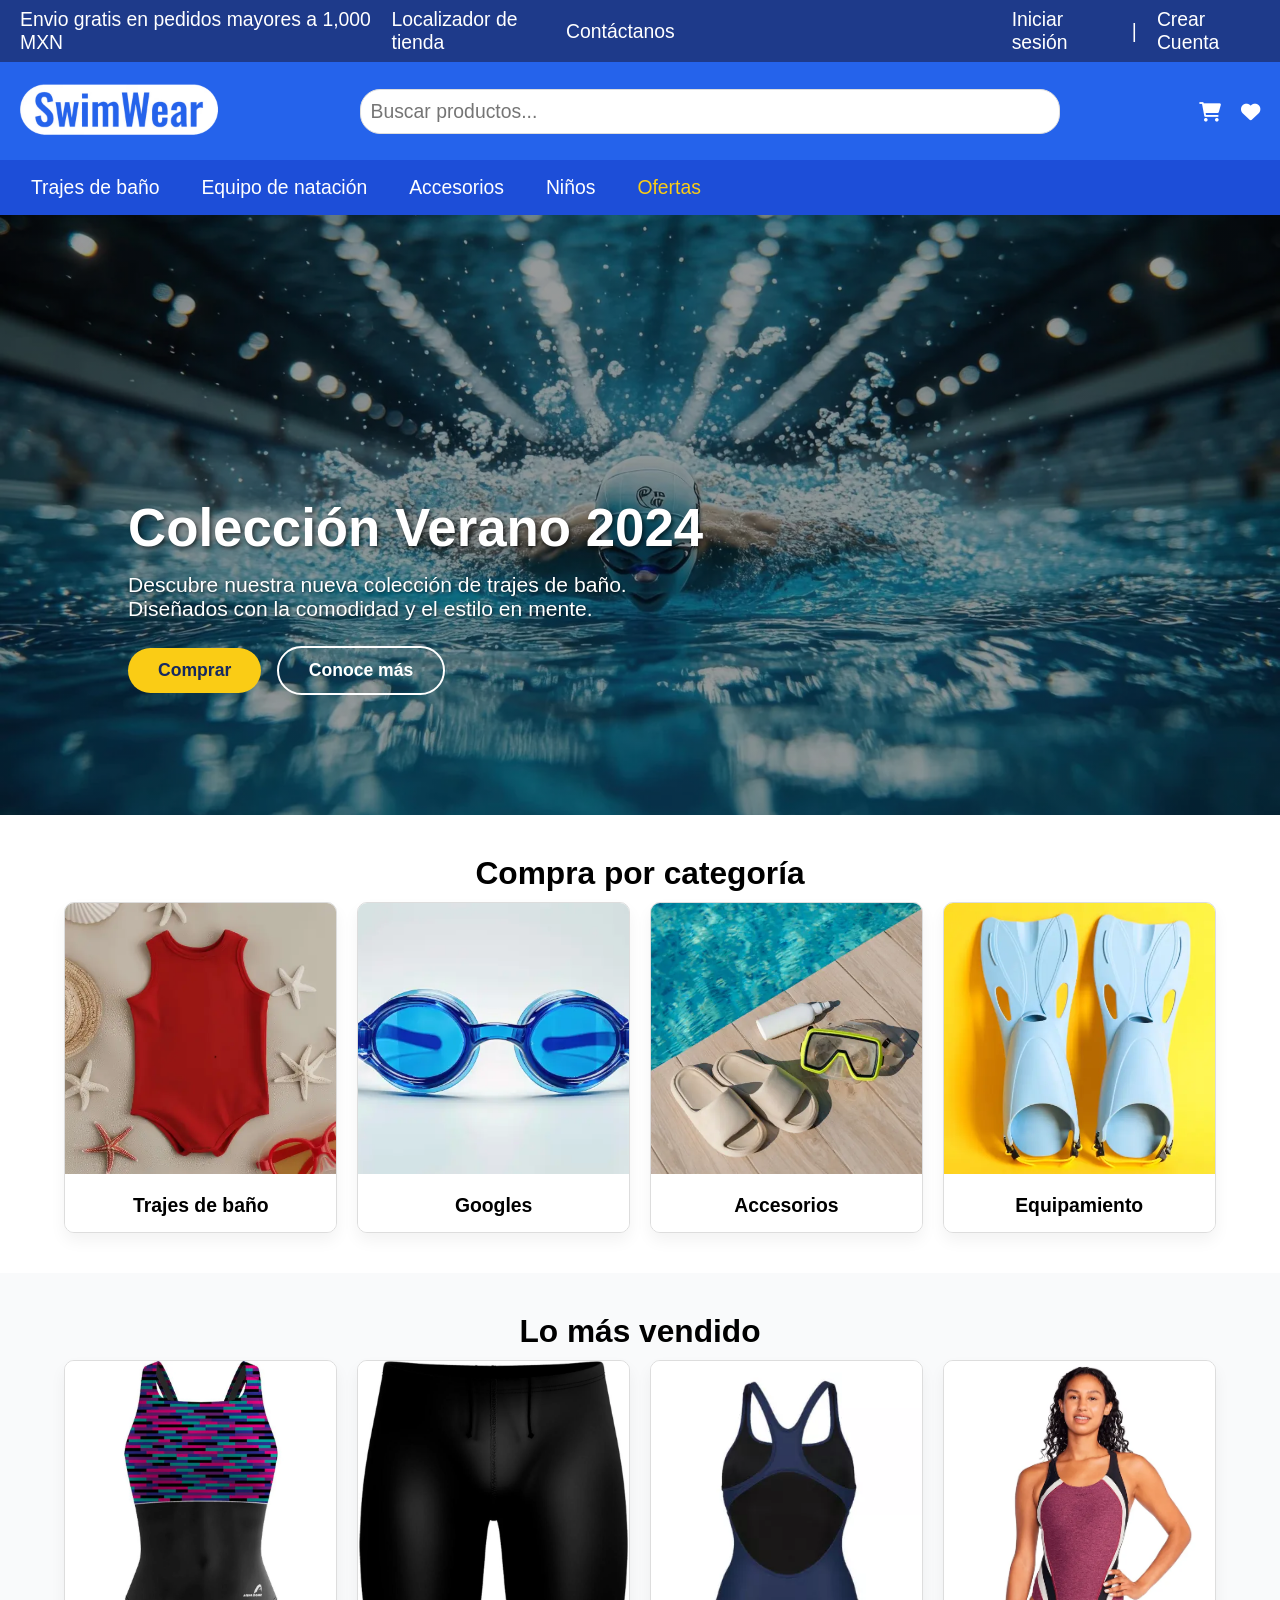
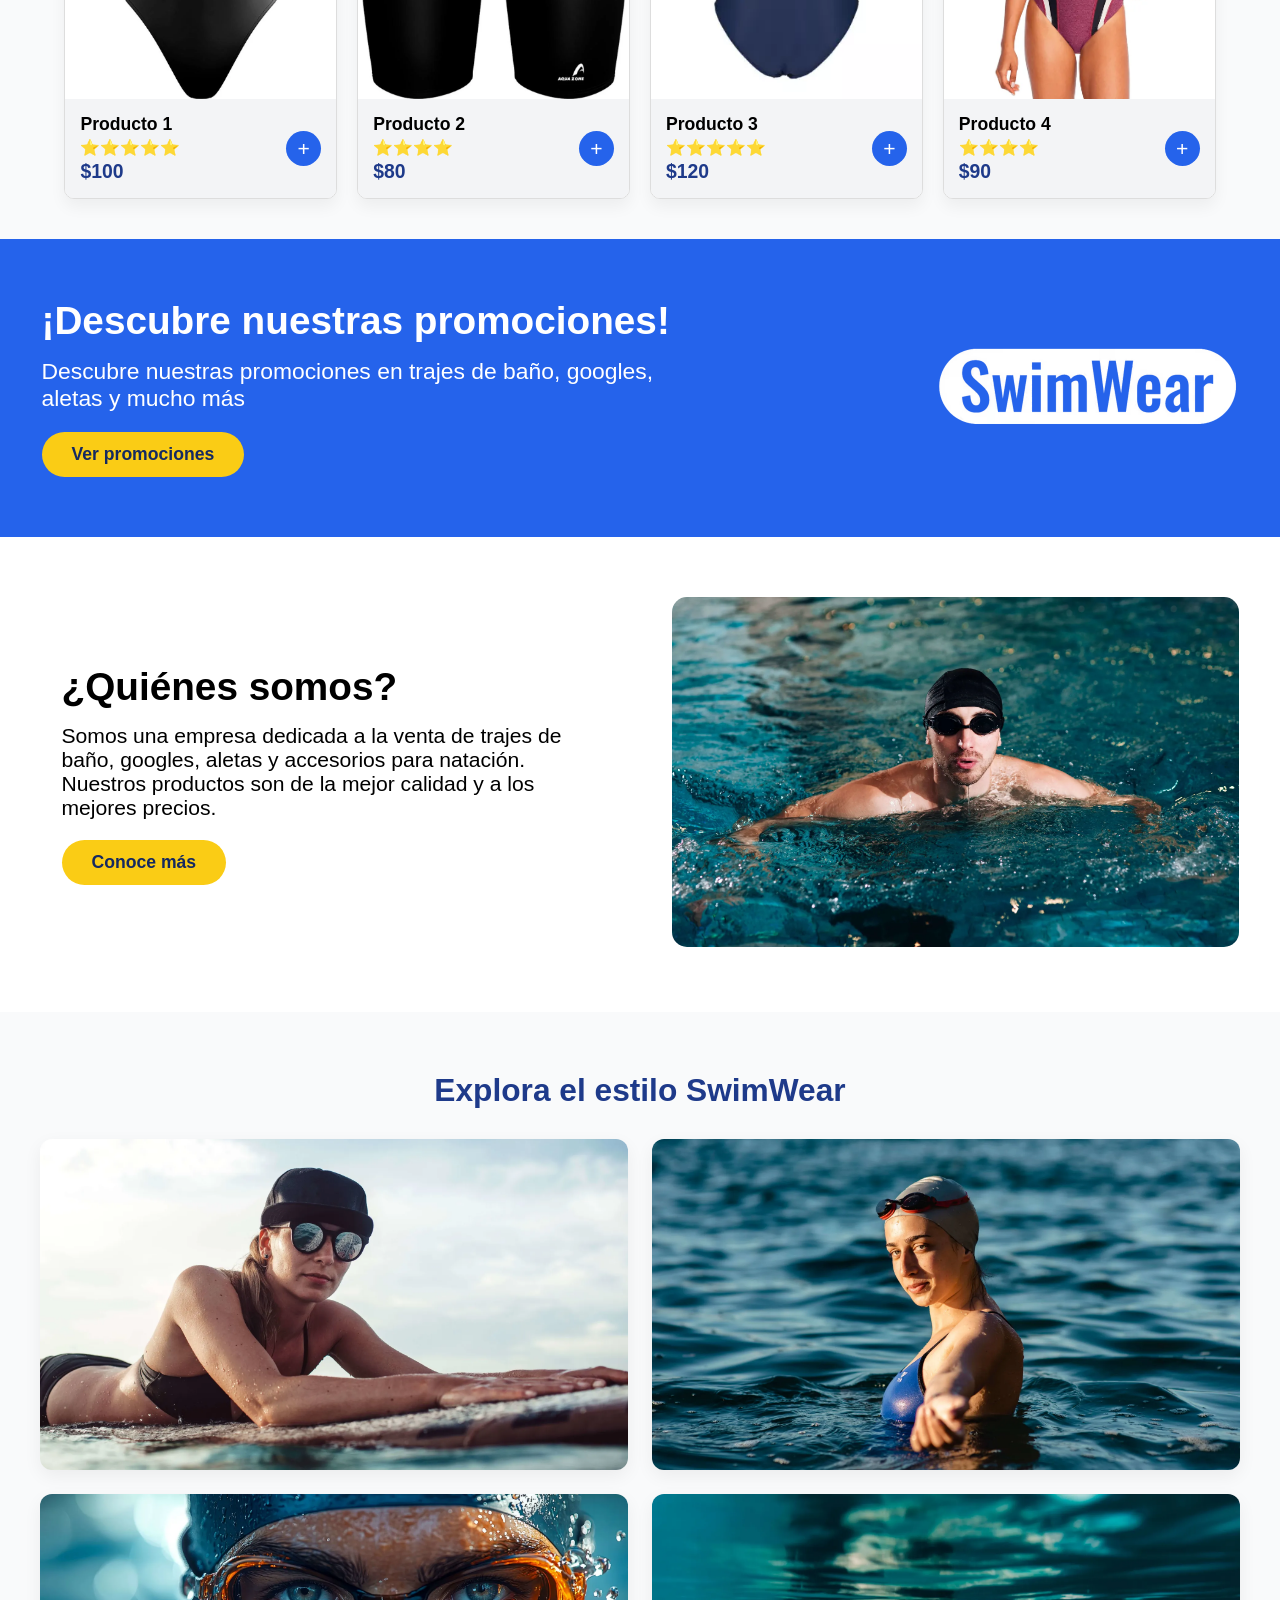
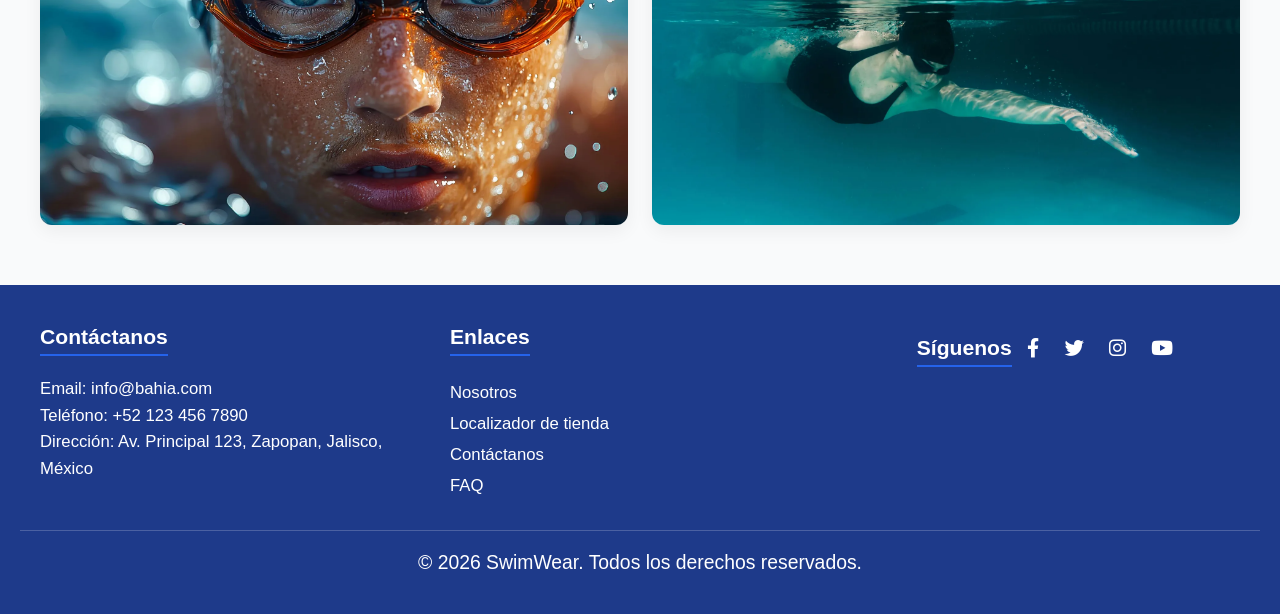
==== index.html @ 4e8c77da "Add files via upload" ====
<!DOCTYPE html>
<html lang="es">

<head>
    <meta charset="UTF-8">
    <meta name="viewport" content="width=device-width, initial-scale=1.0">
    <title>SwimWear de INTEGRADORA </title>
    <link rel="stylesheet" href="https://cdnjs.cloudflare.com/ajax/libs/font-awesome/6.0.0/css/all.min.css">
    <link rel="stylesheet" href="styles.css">
</head>

<body>
    <!-- Header Section -->
    <header>
        <div class="top-header">
            <div class="header-top-content">
                <div style="margin-right:10px;">Envio gratis en pedidos mayores a 1,000 MXN</div>
                <div class="flex-group">
                    <a href="#" class="text-white">Localizador de tienda</a>
                    <a href="#" class="text-white">Contáctanos</a>
                </div>
                <div class="spacer"> </div>
                <div class="flex-group">
                    <a href="#" class="text-white">Iniciar sesión</a>
                    <span>|</span>
                    <a href="#" class="text-white">Crear Cuenta</a>
                </div>
            </div>
        </div>

        <div class="middle-header">
            <div class="header-middle-content">
                <div class="flex-group">
                    <img src="img/logo.webp" alt="SwimWear Logo" width="200">
                </div>
                <div class="search-bar">
                    <input type="text" placeholder="Buscar productos...">
                </div>
                <div class="flex-group">
                    <a href="#" class="icon-link"><i class="fas fa-shopping-cart"></i></a>
                    <a href="#" class="icon-link"><i class="fas fa-heart"></i></a>
                </div>
            </div>
        </div>

        <nav class="bottom-header">
            <ul class="nav-menu">
                <li>
                    <a href="categoria.html" class="nav-main-link">Trajes de baño</a>
                    <div class="dropdown">
                        <a href="categoria.html">Mujer</a>
                        <a href="categoria.html">Hombre</a>
                        <a href="categoria.html">Niños</a>
                        <a href="categoria.html">Para Competición</a>
                        <a href="categoria.html">Para Surf</a>
                    </div>
                </li>
                <li>Equipo de natación
                    <div class="dropdown">
                        <a href="#">Gorras</a>
                        <a href="#">Googles</a>
                        <a href="#">Ropa de Entrenamiento</a>
                    </div>
                </li>
                <li>Accesorios
                    <div class="dropdown">
                        <a href="#">Sandalias</a>
                        <a href="#">Toallas</a>
                        <a href="#">Maletas</a>
                        <a href="#">Otros</a>
                    </div>
                </li>
                <li>Niños
                    <div class="dropdown">
                        <a href="#">Trajes de baño</a>
                        <a href="#">Accesorios</a>
                    </div>
                </li>
                <li style="color: #facc15;">Ofertas
                    <div class="dropdown">
                        <a href="#">De temporada</a>
                        <a href="#">Outlet</a>
                    </div>
                </li>
            </ul>
        </nav>
    </header>

    <!-- Hero Section con Slider Automático -->
    <section class="hero">
        <div class="hero-slider">
            <!-- Imagen 1 -->
            <div class="hero-slide active"
                style="background-image: linear-gradient(rgba(0, 0, 0, 0.4), rgba(0, 0, 0, 0.4)), url('img/hero.webp');">
                <div class="hero-content">
                    <h1>Colección Verano 2024</h1>
                    <p>Descubre nuestra nueva colección de trajes de baño. Diseñados con la comodidad y el estilo en mente.</p>
                    <a href="categoria.html" class="btn btn-primary">Comprar</a>
                    <a href="#" class="btn btn-secondary">Conoce más</a>
                </div>
            </div>
            <!-- Imagen 2 -->
            <div class="hero-slide"
                style="background-image: linear-gradient(rgba(0, 0, 0, 0.4), rgba(0, 0, 0, 0.4)), url('img/mariposa.webp');">
                <div class="hero-content">
                    <h1>Rendimiento Total</h1>
                    <p>Googles y accesorios tecnológicos para romper tus propias marcas bajo el agua.</p>
                    <a href="categoria.html" class="btn btn-primary">Ver Equipo</a>
                </div>
            </div>
            <!-- Imagen 3 -->
            <div class="hero-slide"
                style="background-image: linear-gradient(rgba(0, 0, 0, 0.4), rgba(0, 0, 0, 0.4)), url('img/surf.webp');">
                <div class="hero-content">
                    <h1>Estilo en la Playa</h1>
                    <p>Diseños exclusivos que combinan la moda urbana con la resistencia deportiva.</p>
                    <a href="categoria.html" class="btn btn-primary">Explorar Ofertas</a>
                </div>
            </div>
        </div>
    </section>

    <!-- Compra por categoría -->
    <section class="category-section">
        <div class="category-header">
            <h2>Compra por categoría</h2>
        </div>
        <div class="category-container">
            <div class="category-box">
                <a href="categoria.html">
                    <img src="img/traje.webp" alt="Categoría Trajes de Baño">
                </a>
                <div class="category-details">
                    <p class="category-title">Trajes de baño</p>
                </div>
            </div>
            <div class="category-box">
                <img src="img/goggles.webp" alt="Categoría Googles">
                <div class="category-details">
                    <p class="category-title">Googles</p>
                </div>
            </div>
            <div class="category-box">
                <img src="img/accesorios.webp" alt="Categoría Accesorios">
                <div class="category-details">
                    <p class="category-title">Accesorios</p>
                </div>
            </div>
            <div class="category-box">
                <img src="img/equipamiento.webp" alt="Categoría Equipamiento">
                <div class="category-details">
                    <p class="category-title">Equipamiento</p>
                </div>
            </div>
        </div>
    </section>

    <!-- Lo mas vendido -->
    <section class="most-sold-items">
        <h2>Lo más vendido</h2>
        <div class="item-container">
            <div class="item-box">
                <img src="img/items/item15.webp" alt="Traje de baño premium">
                <div class="item-details">
                    <div class="item-info">
                        <p class="item-name">Producto 1</p>
                        <p class="item-rating">⭐⭐⭐⭐⭐</p>
                        <p class="item-cost">$100</p>
                    </div>
                    <button class="add-to-cart">+</button>
                </div>
            </div>
            <div class="item-box">
                <img src="img/items/item9.webp" alt="Googles de entrenamiento">
                <div class="item-details">
                    <div class="item-info">
                        <p class="item-name">Producto 2</p>
                        <p class="item-rating">⭐⭐⭐⭐</p>
                        <p class="item-cost">$80</p>
                    </div>
                    <button class="add-to-cart">+</button>
                </div>
            </div>
            <div class="item-box">
                <img src="img/items/item13.webp" alt="Accesorio natación">
                <div class="item-details">
                    <div class="item-info">
                        <p class="item-name">Producto 3</p>
                        <p class="item-rating">⭐⭐⭐⭐⭐</p>
                        <p class="item-cost">$120</p>
                    </div>
                    <button class="add-to-cart">+</button>
                </div>
            </div>
            <div class="item-box">
                <img src="img/items/item7.webp" alt="Aletas ajustables">
                <div class="item-details">
                    <div class="item-info">
                        <p class="item-name">Producto 4</p>
                        <p class="item-rating">⭐⭐⭐⭐</p>
                        <p class="item-cost">$90</p>
                    </div>
                    <button class="add-to-cart">+</button>
                </div>
            </div>
        </div>
    </section>

    <!-- Promociones -->
    <section class="banner-promociones">
        <div class="banner-promociones-content">
            <h2>¡Descubre nuestras promociones!</h2>
            <p>Descubre nuestras promociones en trajes de baño, googles, aletas y mucho más</p>
            <a href="#" class="btn btn-primary">Ver promociones</a>
        </div>
        <div class="banner-promociones-image">
            <img src="img/logo.webp" alt="Promociones de temporada">
        </div>
    </section>

    <!-- Quienes somos -->
    <section class="who-are-we-container">
        <div class="who-are-we-content">
            <h2>¿Quiénes somos?</h2>
            <p>Somos una empresa dedicada a la venta de trajes de baño, googles, aletas y accesorios para natación. Nuestros productos son de la mejor calidad y a los mejores precios.</p>
            <a href="#" class="btn btn-primary">Conoce más</a>
        </div>
        <div class="who-are-we-image">
            <img src="img/about.webp" alt="Instalaciones o equipo SwimWear">
        </div>
    </section>

    <!-- Galería de imagenes -->
    <section class="lifestyle-gallery">
        <h2>Explora el estilo SwimWear</h2>
        <div class="gallery-grid">
            <div class="gallery-item">
                <img src="img/surf.webp" alt="Persona practicando surf en una ola">
            </div>
            <div class="gallery-item">
                <img src="img/female-swimmer.webp" alt="Nadadora entrenando en la alberca">
            </div>
            <div class="gallery-item">
                <img src="img/closeup.webp" alt="Detalle de equipo de natación">
            </div>
            <div class="gallery-item">
                <img src="img/underwater.webp" alt="Fotografía artística bajo el agua">
            </div>
        </div>
    </section>

    <!-- Footer -->
    <footer class="site-footer">
        <div class="footer-content">
            <div class="footer-section contact-info">
                <h3>Contáctanos</h3>
                <p>Email: info@bahia.com</p>
                <p>Teléfono: +52 123 456 7890</p>
                <p>Dirección: Av. Principal 123, Zapopan, Jalisco, México</p>
            </div>
            <div class="footer-section quick-links">
                <h3>Enlaces</h3>
                <ul>
                    <li><a href="#">Nosotros</a></li>
                    <li><a href="#">Localizador de tienda</a></li>
                    <li><a href="#">Contáctanos</a></li>
                    <li><a href="#">FAQ</a></li>
                </ul>
            </div>
            <div class="footer-section social-media">
                <h3>Síguenos</h3>
                <a href="#"><i class="fab fa-facebook-f"></i></a>
                <a href="#"><i class="fab fa-twitter"></i></a>
                <a href="#"><i class="fab fa-instagram"></i></a>
                <a href="#"><i class="fab fa-youtube"></i></a>
            </div>
        </div>
        <div class="footer-bottom">
            <p>&copy; 2026 SwimWear. Todos los derechos reservados.</p>
        </div>
    </footer>
    <script>
        const slides = document.querySelectorAll('.hero-slide');
        let currentSlide = 0;

        function nextSlide() {
            slides[currentSlide].classList.remove('active');
            currentSlide = (currentSlide + 1) % slides.length;
            slides[currentSlide].classList.add('active');
        }

        setInterval(nextSlide, 5000);
    </script>
</body>

</html>
---- styles.css ----
* {
    font-family: Arial, Helvetica, sans-serif;
    margin: 0;
    padding: 0;
    box-sizing: border-box;
    font-size: 1.1rem;
}

/* Top Header Styles */
.top-header {
    background-color: #1e3a8a;
    color: white;
    padding: 8px 20px;
    font-size: 0.9rem;
}

.spacer {
    display: block;
    width: 30%;
}

.header-top-content {
    display: flex;
    justify-content: space-between;
    align-items: center;
    margin: 0 auto;
    width: 100%;
}

.text-white {
    color: white;
    text-decoration: none;
}

.text-white:hover {
    text-decoration: underline;
}

/* Middle Header Styles */
.middle-header {
    padding: 20px;
    background-color: #2563eb;
}

.header-middle-content {
    display: flex;
    align-items: center;
    justify-content: space-between;
    margin: 0 auto;
    width: 100%;
}

.search-bar {
    width: 65%;
    flex-grow: 1;
    margin: 0 30px;
}

.search-bar input {
    display: block;
    width: 100%;
    max-width: 700px;
    padding: 10px;
    border: 1px solid #ddd;
    border-radius: 20px;
    margin: 0 auto;
}

/* Bottom Header Styles */
.bottom-header {
    background-color: #1d4ed8;
    padding: 15px 0;
}

.nav-menu {
    margin: 0;
    margin-left: 30px;
    display: flex;
    justify-content: flex-start;
    gap: 40px;
    list-style: none;
    padding: 0;
    color: white;
}

.nav-main-link {
    color: white;
    text-decoration: none;
    display: inline-block;
    width: 100%;
    height: 100%;
}

.nav-main-link:hover {
    color: #facc15;
}

.nav-menu>li {
    position: relative;
    padding: 10px 15px;
    margin: -10px -15px;
    border-radius: 5px;
    cursor: pointer;
    transition: background-color 0.3s ease, border 0.3s ease;
    border: 1px solid transparent;
}

.nav-menu>li:hover {
    background-color: #1e40af;
    border: 1px solid #facc15;
}

.nav-menu li:hover .dropdown {
    display: block;
}

.dropdown {
    display: none;
    position: absolute;
    top: 100%;
    left: 0;
    background-color: white;
    box-shadow: 0 8px 16px rgba(0, 0, 0, 0.15);
    min-width: 220px;
    z-index: 10;
    padding: 5px 0;
    border-radius: 0 0 5px 5px;
    border: 1px solid #1e40af;
}

.dropdown a {
    display: block;
    padding: 12px 20px;
    color: #1e3a8a;
    text-decoration: none;
    font-size: 0.95rem;
    transition: background-color 0.2s ease, color 0.2s ease;
}

.dropdown a:hover {
    background-color: #f3f4f6;
    color: #2563eb;
    font-weight: bold;
}

/* Banner */
.banner {
    font-size: 1.2rem;
    width: 100%;
    height: 30px;
    background-color: #f9fafb;
    text-align: center;
    align-content: center;
    font-weight: 200;
}

/* Slider del Hero con transiciones */
.hero {
    height: 600px;
    position: relative;
    overflow: hidden;
    width: 100%;
    background-color: #000;
}

.hero-slider {
    width: 100%;
    height: 100%;
    position: relative;
}

.hero-slide {
    position: absolute;
    top: 0;
    left: 0;
    width: 100%;
    height: 100%;
    opacity: 0;
    transition: opacity 1s ease-in-out; /* Transición suave de 1 segundo */
    background-size: cover;
    background-position: center;
    z-index: 1;
}

/* La clase active hace visible la imagen actual */
.hero-slide.active {
    opacity: 1;
    z-index: 2;
}

.hero-content {
    position: absolute;
    left: 10%;
    bottom: 20%;
    color: #ffffff;
    text-align: left;
    max-width: 600px;
}

.hero-content h1 {
    font-size: 3rem;
    font-weight: bold;
    margin-bottom: 15px;
    text-shadow: 2px 2px 4px rgba(0, 0, 0, 0.6);
}

.hero-content p {
    font-size: 1.2rem;
    font-weight: 300;
    margin-bottom: 25px;
    text-shadow: 1px 1px 3px rgba(0, 0, 0, 0.6);
}

/* Sección de Galería en formato de Pares (16:9) */
.lifestyle-gallery {
    padding: 60px 20px;
    background-color: #f9fafb;
    text-align: center;
}

.lifestyle-gallery h2 {
    font-size: 1.8rem;
    margin-bottom: 30px;
    color: #1e3a8a;
}

.gallery-grid {
    display: flex;
    flex-wrap: wrap;
    justify-content: center;
    gap: 24px;
    max-width: 1200px;
    margin: 0 auto;
}

.gallery-item {
    width: calc(50% - 12px); /* Crea un par perfecto por fila tomando en cuenta el gap */
    border-radius: 12px;
    overflow: hidden;
    box-shadow: 0 6px 18px rgba(0, 0, 0, 0.06);
}

.gallery-item img {
    width: 100%;
    height: auto;
    display: block;
    aspect-ratio: 16 / 9;
    object-fit: cover;
    transition: transform 0.4s ease;
}

.gallery-item img:hover {
    transform: scale(1.04);
}

/* Utility Styles */
.flex-group {
    display: flex;
    align-items: center;
    gap: 20px;
}

.logo {
    font-size: 1.5rem;
    font-weight: bold;
    color: white;
}

.icon-link {
    color: #ffffff;
    text-decoration: none;
    font-size: 1.3rem;
    transition: color 0.2s;
}

.icon-link:hover {
    color: #facc15;
}

.btn {
    padding: 12px 30px;
    border-radius: 25px;
    text-decoration: none;
    font-weight: bold;
    display: inline-block;
    margin-right: 10px;
    font-size: 1rem;
    transition: transform 0.2s;
}

.btn:hover {
    transform: scale(1.05);
}

.btn-primary {
    background-color: #facc15;
    color: #152960;
}

.btn-secondary {
    background-color: transparent;
    color: white;
    border: 2px solid white;
}

/* Shop by category */
.category-header h2 {
    font-size: 1.8rem;
    text-align: center;
    margin-bottom: 10px;
}

.category-section {
    padding: 40px 20px;
}

.category-container {
    display: flex;
    flex-wrap: wrap;
    justify-content: center;
    gap: 20px;
}

.category-box {
    width: 22%;
    border: 1px solid #ddd;
    border-radius: 10px;
    overflow: hidden;
    position: relative;
    box-shadow: 0 8px 16px rgba(0, 0, 0, 0.05);
    transition: transform 0.3s ease;
}

.category-box:hover {
    transform: translateY(-5px);
}

.category-box img {
    width: 100%;
    height: auto;
    object-fit: cover;
    aspect-ratio: 1 / 1;
}

.category-details {
    display: flex;
    justify-content: center;
    align-items: center;
    padding: 15px;
    background-color: white;
}

.category-title {
    font-weight: bold;
}

/* Lo mas vendido */
.most-sold-items h2 {
    font-size: 1.8rem;
    text-align: center;
    margin-bottom: 10px;
}

.most-sold-items {
    padding: 40px 20px;
    background-color: #f9fafb;
}

.item-container {
    display: flex;
    flex-wrap: wrap;
    justify-content: center;
    gap: 20px;
}

.item-box {
    width: 22%;
    border: 1px solid #ddd;
    border-radius: 10px;
    overflow: hidden;
    position: relative;
    box-shadow: 0 8px 16px rgba(0, 0, 0, 0.05);
    display: flex;
    flex-direction: column;
    justify-content: space-between;
    background-color: white;
    transition: transform 0.3s ease;
}

.item-box:hover {
    transform: translateY(-5px);
}

.item-box img {
    width: 100%;
    height: auto;
    aspect-ratio: 4 / 5;
    object-fit: cover;
}

.item-details {
    display: flex;
    justify-content: space-between;
    align-items: center;
    padding: 15px;
    background-color: #f3f4f6;
}

.item-info {
    text-align: left;
}

.item-name {
    font-weight: bold;
    font-size: 1rem;
}

.item-rating {
    color: #ffcc00;
    font-size: 0.9rem;
    margin: 3px 0;
}

.item-cost {
    font-weight: bold;
    color: #1e3a8a;
}

.add-to-cart {
    background-color: #2563eb;
    color: white;
    border: none;
    border-radius: 50%;
    width: 35px;
    height: 35px;
    font-size: 1.2rem;
    cursor: pointer;
    transition: background-color 0.2s;
}

.add-to-cart:hover {
    background-color: #1d4ed8;
}

/* Banner Promociones */
.banner-promociones {
    background-color: #2563eb;
    padding: 60px 10px;
    display: flex;
    justify-content: space-around;
    align-items: center;
}

.banner-promociones-content {
    color: white;
    text-align: left;
    max-width: 50%;
}

.banner-promociones-content h2 {
    font-size: 2.2rem;
    margin-bottom: 15px;
}

.banner-promociones-content p {
    font-size: 1.3rem;
    font-weight: 200;
    margin-bottom: 20px;
}

.banner-promociones-image {
    display: flex;
    align-items: center;
    justify-content: flex-end;
    width: 40%;
}

.banner-promociones-image img {
    max-width: 80%;
    height: auto;
}

/* Quienes somos */
.who-are-we-container {
    display: flex;
    align-items: center;
    padding: 60px 10px;
    justify-content: space-around;
}

.who-are-we-content {
    padding: 20px;
    text-align: left;
    width: 45%;
}

.who-are-we-content h2 {
    font-size: 2.2rem;
    margin-bottom: 15px;
}

.who-are-we-content p {
    max-width: 50ch;
    font-size: 1.2rem;
    font-weight: 200;
    margin-bottom: 20px;
}

.who-are-we-image {
    width: 45%;
}

.who-are-we-image img {
    width: 100%;
    height: 350px;
    object-fit: cover;
    border-radius: 15px;
}

/*  Galery section  */
.lifestyle-gallery {
    padding: 60px 20px;
    background-color: #f9fafb;
    text-align: center;
}

.lifestyle-gallery h2 {
    font-size: 1.8rem;
    margin-bottom: 30px;
    color: #1e3a8a;
}

.gallery-grid {
    display: flex;
    flex-wrap: wrap;
    justify-content: center;
    gap: 24px;
    max-width: 1200px;
    margin: 0 auto;
}

.gallery-item {
    width: calc(50% - 12px); 
    border-radius: 12px;
    overflow: hidden;
    box-shadow: 0 6px 18px rgba(0, 0, 0, 0.06);
}

.gallery-item img {
    width: 100%;
    height: auto;
    display: block;
    aspect-ratio: 16 / 9;
    object-fit: cover;
    transition: transform 0.4s ease;
}

.gallery-item img:hover {
    transform: scale(1.04);
}

/* Footer */
.site-footer {
    background-color: #1e3a8a;
    color: white;
    padding: 40px 20px;
}

.footer-content {
    display: flex;
    justify-content: space-around;
    flex-wrap: wrap;
    gap: 30px;
    max-width: 1200px;
    margin: 0 auto 30px auto;
}

.footer-section {
    flex: 1;
    min-width: 220px;
    text-align: left;
}

.footer-section h3 {
    margin-bottom: 20px;
    font-size: 1.2rem;
    border-bottom: 2px solid #2563eb;
    padding-bottom: 5px;
    display: inline-block;
}

.footer-section p,
.footer-section ul,
.footer-section a {
    font-size: 0.95rem;
    line-height: 1.6;
}

.footer-section ul {
    list-style: none;
    padding: 0;
}

.footer-section a {
    color: white;
    text-decoration: none;
}

.footer-section a:hover {
    color: #facc15;
    text-decoration: underline;
}

.social-media {
    text-align: center;
}

.social-media a {
    margin: 0 10px;
    font-size: 1.5rem;
    transition: color 0.2s;
}

.social-media a:hover {
    color: #facc15;
}

.footer-bottom {
    margin-top: 20px;
    border-top: 1px solid rgba(255, 255, 255, 0.2);
    padding-top: 20px;
    text-align: center;
    font-size: 0.9rem;
}

/* ==========================================================================
                                RESPONSIVE STYLES
   ========================================================================== */

@media (max-width: 768px) {

    .header-top-content {
        flex-direction: column;
        gap: 12px;
        text-align: center;
    }

    .header-top-content .flex-group {
        gap: 25px;
    }

    .spacer {
        display: none;
    }

    .header-middle-content {
        flex-direction: column;
        gap: 18px;
    }

    .search-bar {
        width: 100%;
        margin: 0;
    }

    /* Menú de navegación  */
    .nav-menu {
        flex-direction: column;
        align-items: center;
        margin-left: 0;
        gap: 15px;
    }

    .nav-menu>li {
        width: 100%;
        text-align: center;
        margin: 0;
        padding: 8px;
    }

    .dropdown {
        position: relative;
        width: 100%;
        box-shadow: none;
        border: none;
        background-color: #1e40af;
    }

    .dropdown a {
        color: white;
        text-align: center;
    }

    .dropdown a:hover {
        background-color: #2563eb;
        color: white;
    }

    /* Grillas */
    .item-box,
    .category-box {
        width: 46%;
    }

    /* Hero section */
    .hero {
        height: 500px;
    }
    
    .hero-content {
        left: 50%;
        transform: translateX(-50%);
        text-align: center;
        width: 90%;
    }

    .hero-content h1 {
        font-size: 2.2rem;
    }
    /* Gallery section */
    .gallery-item {
        width: 100%; 
    }
    /* Banner section */
    .banner-promociones {
        flex-direction: column;
        gap: 30px;
        text-align: center;
    }

    .banner-promociones-content {
        max-width: 100%;
        text-align: center;
    }

    .banner-promociones-image {
        width: 60%;
        justify-content: center;
    }

    .who-are-we-container {
        flex-direction: column;
        gap: 30px;
    }

    .who-are-we-content,
    .who-are-we-image {
        width: 100%;
        text-align: center;
    }

    .who-are-we-content p {
        margin: 0 auto 20px auto;
    }
}

@media (max-width: 480px) {

    .item-box,
    .category-box {
        width: 100%;
    }

    .category-box img,
    .item-box img {
        height: 220px;
    }

    .hero {
        height: 420px;
    }

    .hero-content h1 {
        font-size: 1.8rem;
    }

    .banner-promociones-image {
        width: 80%;
    }

    .footer-section {
        text-align: center;
    }

    .footer-section h3 {
        display: block;
        width: fit-content;
        margin: 0 auto 15px auto;
    }
}
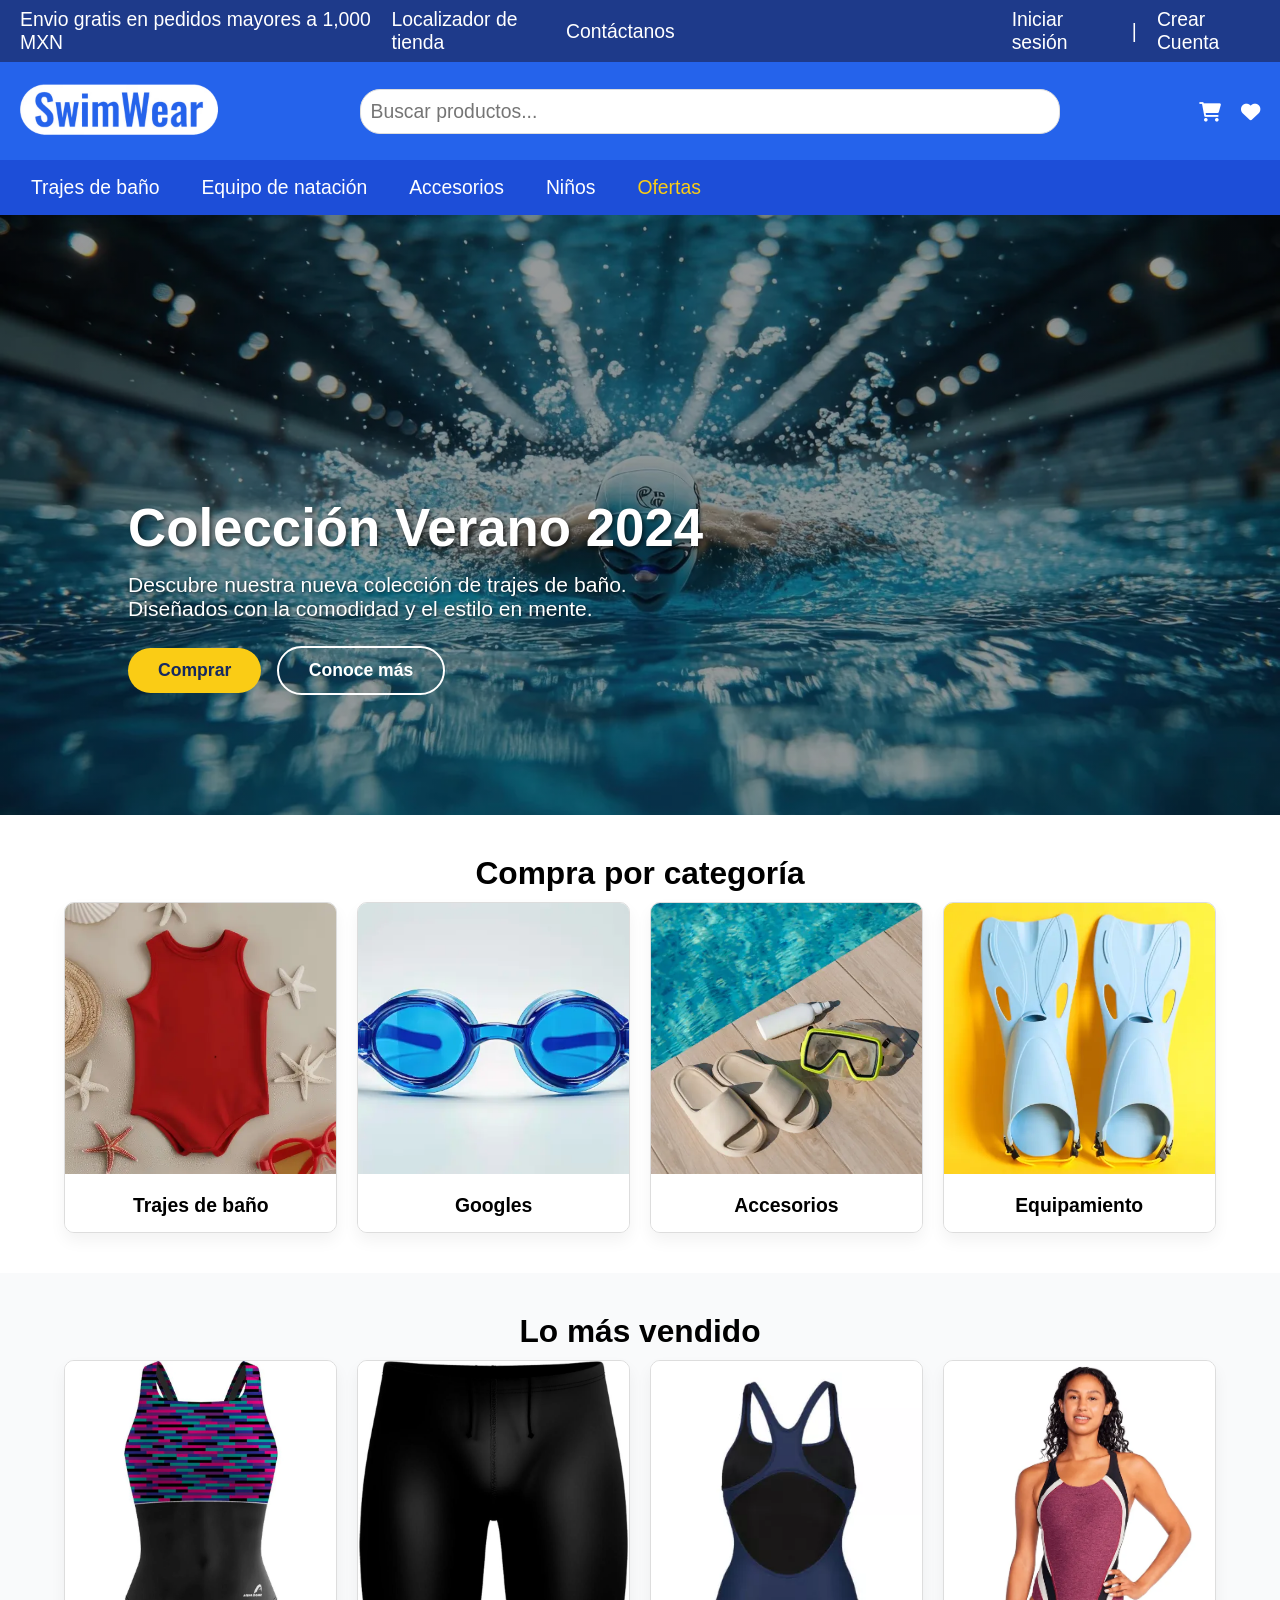
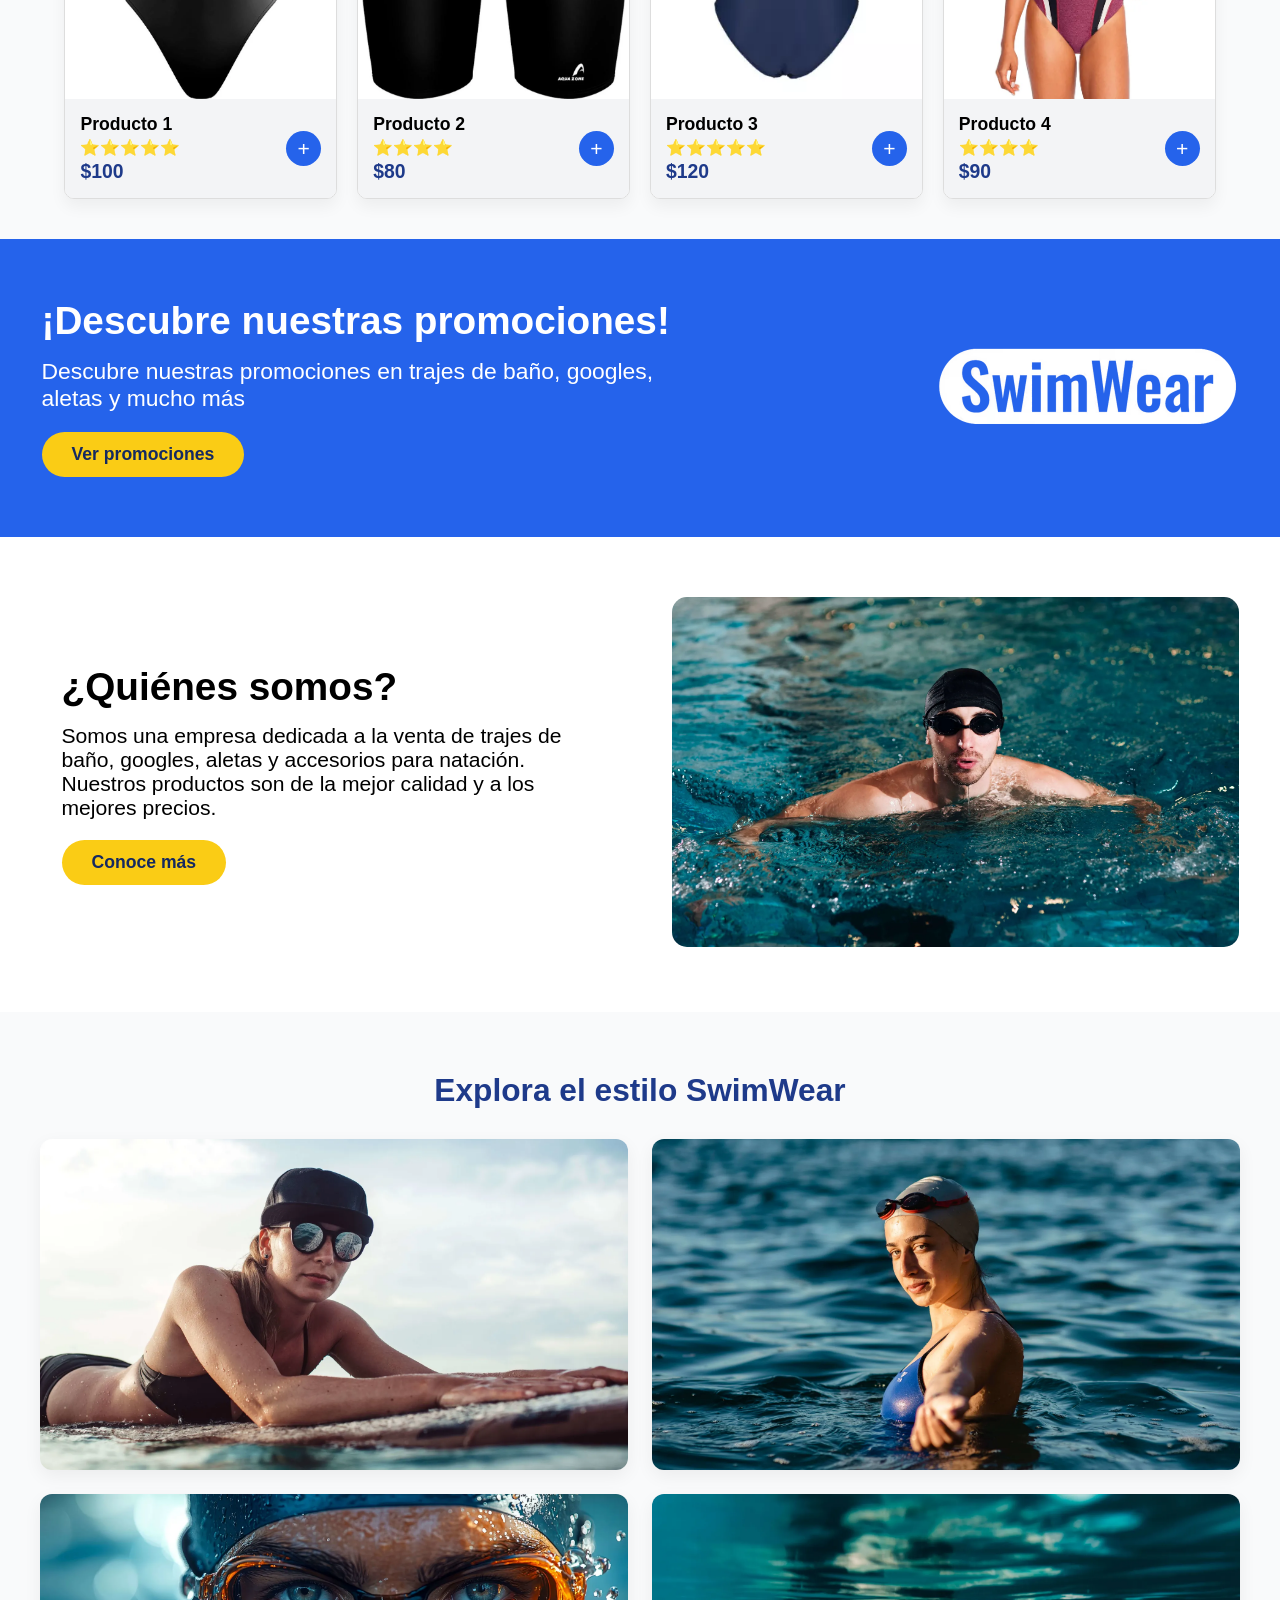
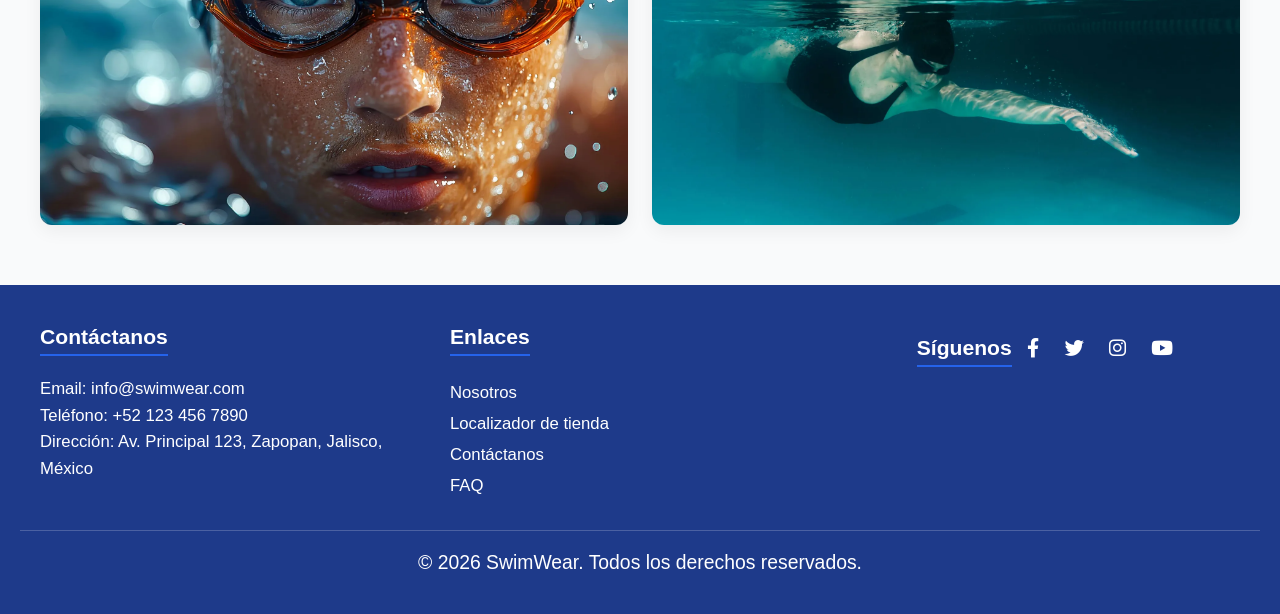
==== commit 3c4be07e: "Fix HTML encoding issues in index.html" ====
--- a/index.html
+++ b/index.html
@@ -254,7 +254,7 @@
         <div class="footer-content">
             <div class="footer-section contact-info">
                 <h3>Contáctanos</h3>
-                <p>Email: info@bahia.com</p>
+                <p>Email: info@swimwear.com</p>
                 <p>Teléfono: +52 123 456 7890</p>
                 <p>Dirección: Av. Principal 123, Zapopan, Jalisco, México</p>
             </div>
@@ -293,4 +293,4 @@
     </script>
 </body>
 
-</html>+</html>
